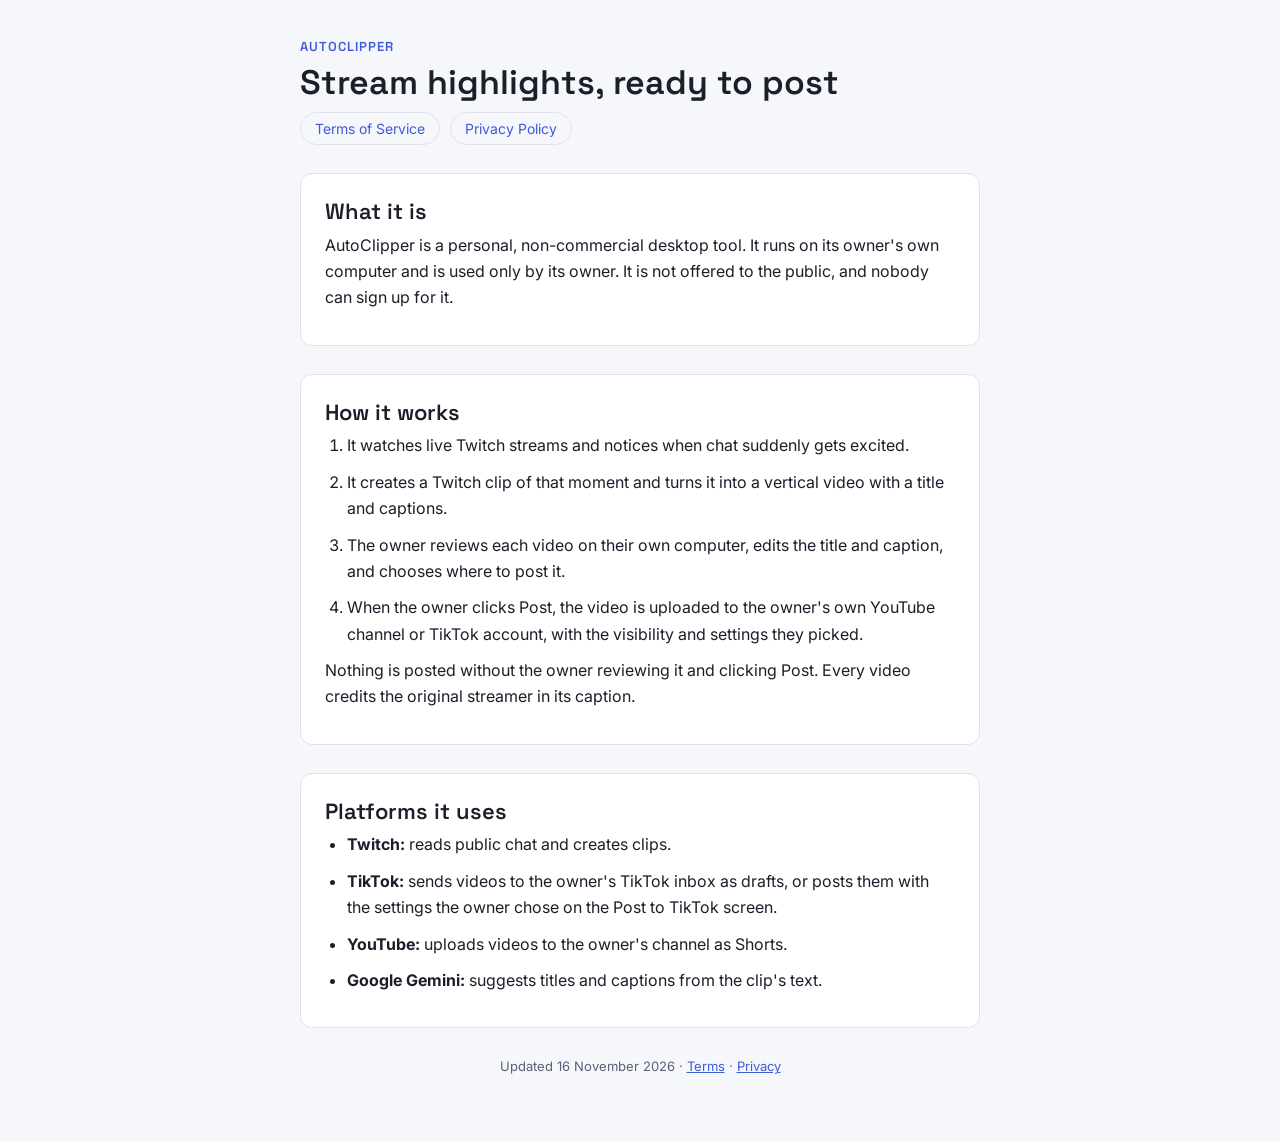
==== index.html @ 9f3b4f42 "AutoClipper site: home, Terms of Service, Privacy Policy Co-Authored-By: Claude Opus 5.5 <noreply@an" ====
<!doctype html>
<html lang="en">
<head>
<meta charset="utf-8">
<meta name="viewport" content="width=device-width, initial-scale=1">
<title>AutoClipper</title>
<meta name="description" content="AutoClipper is a personal desktop tool that turns Twitch stream highlights into short vertical videos and lets its owner review and post them to their own YouTube and TikTok accounts.">
<link rel="stylesheet" href="https://fonts.googleapis.com/css2?family=Inter:wght@400;600&family=Space+Grotesk:wght@600&display=swap">
<link rel="stylesheet" href="style.css">
</head>
<body>
<main>
  <header>
    <span class="app">AutoClipper</span>
    <h1>Stream highlights, ready to post</h1>
    <nav><a href="terms.html">Terms of Service</a><a href="privacy.html">Privacy Policy</a></nav>
  </header>

  <section>
    <h2>What it is</h2>
    <p>AutoClipper is a personal, non-commercial desktop tool. It runs on its owner's own computer and is used only by its owner. It is not offered to the public, and nobody can sign up for it.</p>
  </section>

  <section>
    <h2>How it works</h2>
    <ol>
      <li>It watches live Twitch streams and notices when chat suddenly gets excited.</li>
      <li>It creates a Twitch clip of that moment and turns it into a vertical video with a title and captions.</li>
      <li>The owner reviews each video on their own computer, edits the title and caption, and chooses where to post it.</li>
      <li>When the owner clicks Post, the video is uploaded to the owner's own YouTube channel or TikTok account, with the visibility and settings they picked.</li>
    </ol>
    <p>Nothing is posted without the owner reviewing it and clicking Post. Every video credits the original streamer in its caption.</p>
  </section>

  <section>
    <h2>Platforms it uses</h2>
    <ul>
      <li><b>Twitch:</b> reads public chat and creates clips.</li>
      <li><b>TikTok:</b> sends videos to the owner's TikTok inbox as drafts, or posts them with the settings the owner chose on the Post to TikTok screen.</li>
      <li><b>YouTube:</b> uploads videos to the owner's channel as Shorts.</li>
      <li><b>Google Gemini:</b> suggests titles and captions from the clip's text.</li>
    </ul>
  </section>

  <footer>Updated 16 November 2026 · <a href="terms.html">Terms</a> · <a href="privacy.html">Privacy</a></footer>
</main>
</body>
</html>
---- style.css ----
/* AutoClipper site: one readable column, light and dark */
:root {
  --bg: #f6f7fb; --surface: #ffffff; --fg: #1b1f2a; --muted: #5b6275; --line: #dfe2ec; --accent: #3d5bd9;
  --display: "Space Grotesk", "Segoe UI", system-ui, sans-serif;
  --body: "Inter", "Segoe UI", system-ui, sans-serif;
  color-scheme: light;
}
@media (prefers-color-scheme: dark) {
  :root { --bg: #0f1115; --surface: #171a21; --fg: #e8e9ee; --muted: #9aa0ad; --line: #2a2f3a; --accent: #8ea6ff; color-scheme: dark; }
}
* { box-sizing: border-box; }
body { margin: 0; background: var(--bg); color: var(--fg); font: 16px/1.65 var(--body);
  padding: 40px max(16px, env(safe-area-inset-right, 0px)) 64px max(16px, env(safe-area-inset-left, 0px)); }
main { max-width: 68ch; margin: 0 auto; display: flex; flex-direction: column; gap: 28px; }
header { display: flex; flex-direction: column; gap: 10px; }
.app { font: 600 13px/1 var(--display); letter-spacing: .08em; text-transform: uppercase; color: var(--accent); text-decoration: none; }
h1 { font: 600 34px/1.15 var(--display); margin: 0; text-wrap: balance; }
h2 { font: 600 22px/1.25 var(--display); margin: 0 0 6px; }
h3 { font: 600 16px/1.3 var(--body); margin: 18px 0 4px; }
p, li { margin: 0 0 10px; }
ul, ol { padding-left: 22px; margin: 0 0 10px; }
.meta { color: var(--muted); font-size: 14px; }
nav { display: flex; gap: 10px; flex-wrap: wrap; }
nav a { color: var(--accent); text-decoration: none; border: 1px solid var(--line); border-radius: 999px; padding: 4px 14px; font-size: 14px; }
nav a:hover, nav a:focus-visible { border-color: var(--accent); outline: none; }
section { background: var(--surface); border: 1px solid var(--line); border-radius: 12px; padding: 24px; }
a { color: var(--accent); }
footer { color: var(--muted); font-size: 13px; text-align: center; }
@media (max-width: 480px) { h1 { font-size: 28px; } section { padding: 18px; } }
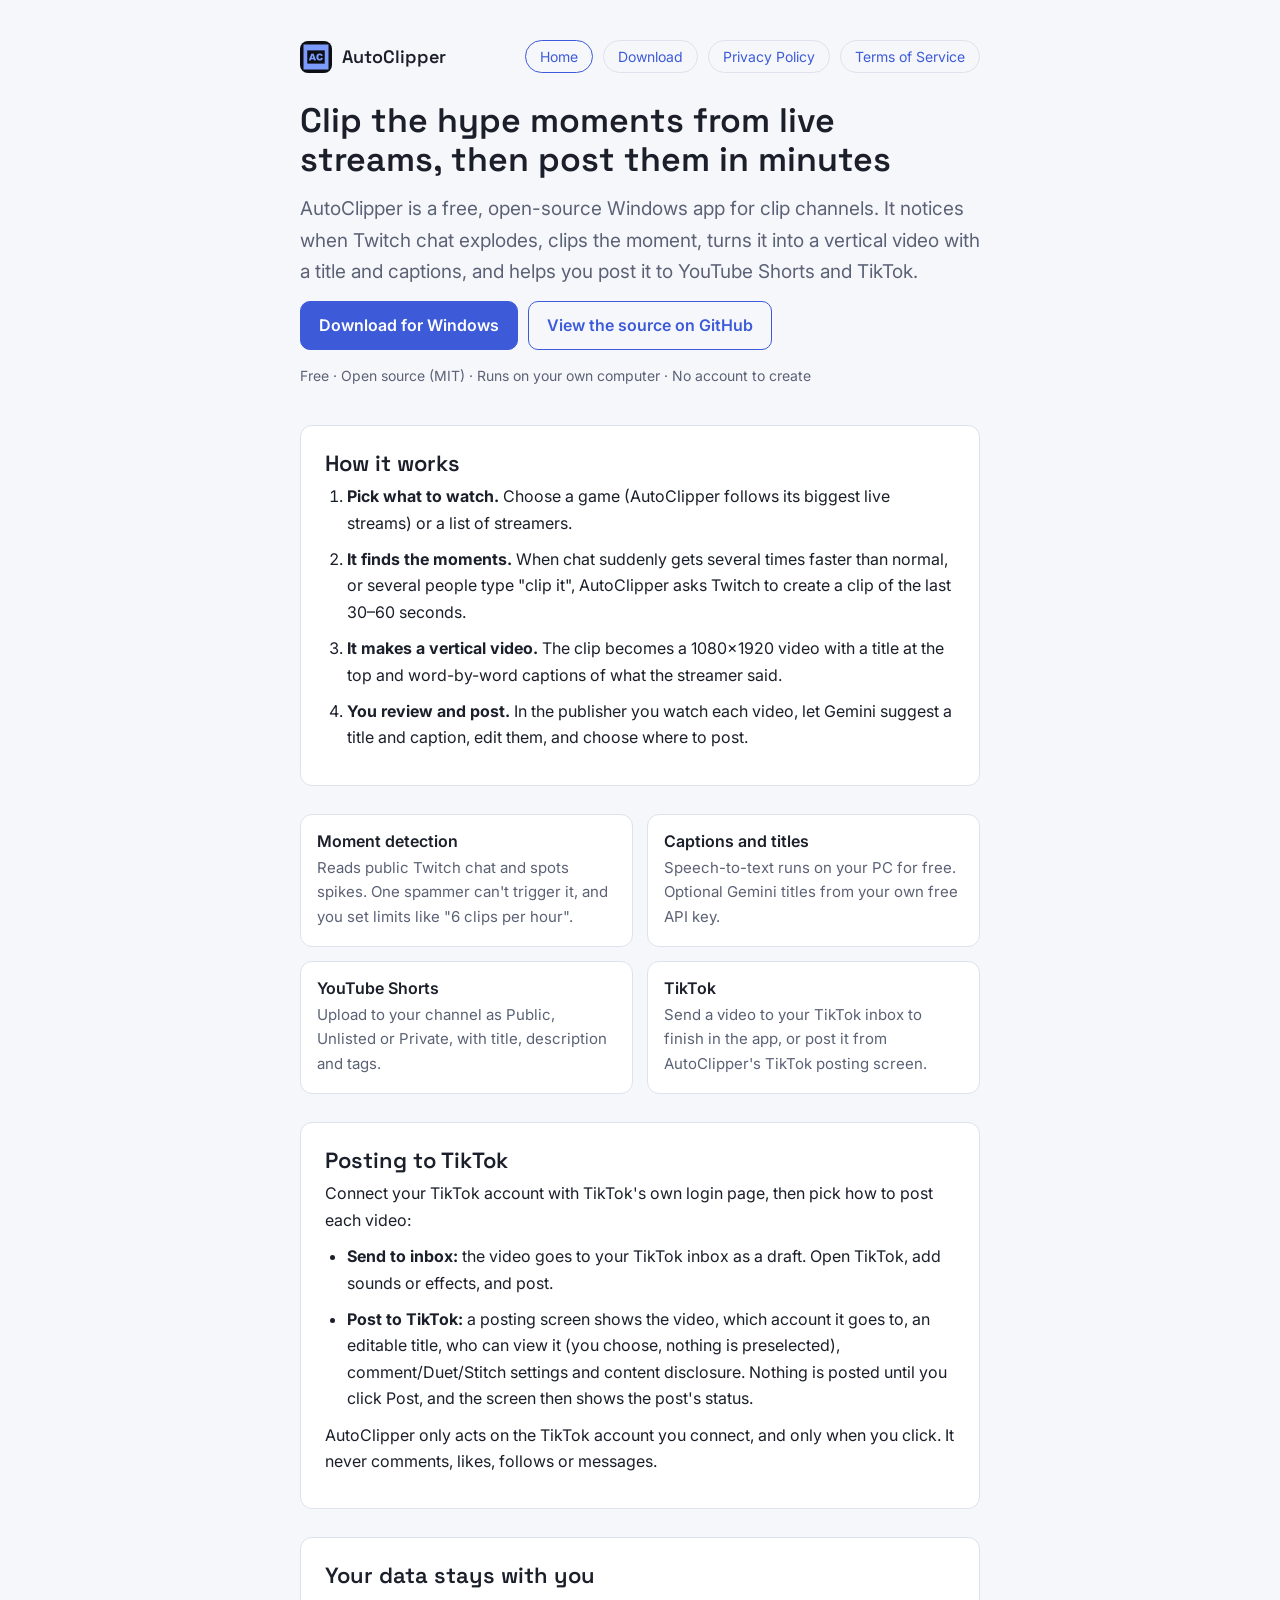
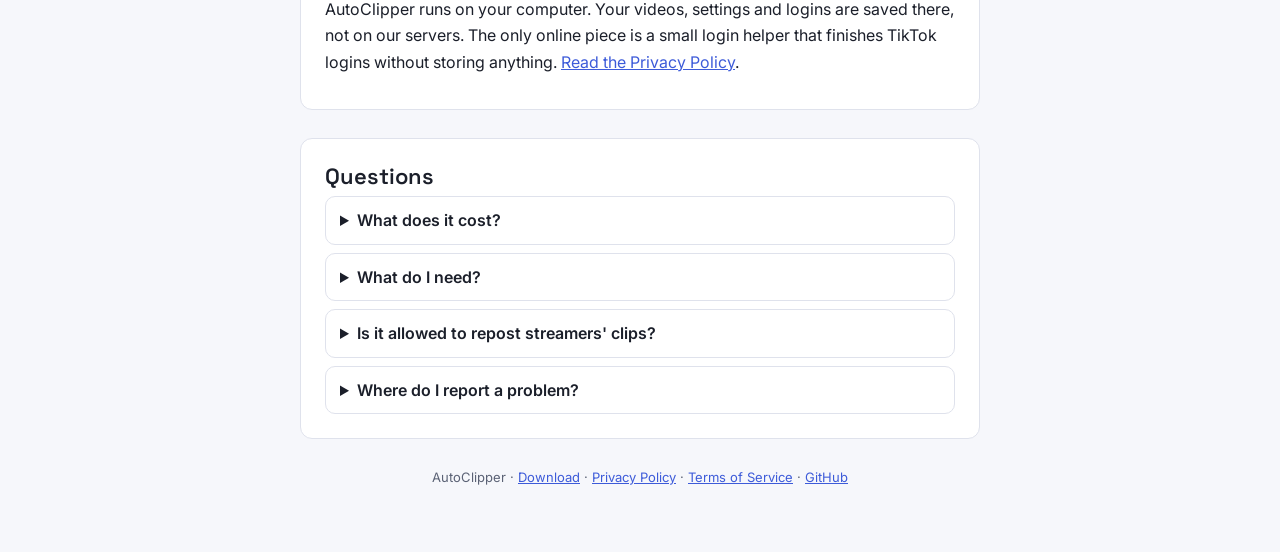
==== commit 8f75b933: "Product site for the public AutoClipper app: home, download, privacy, terms Co-Authored-By: Claude O" ====
--- a/index.html
+++ b/index.html
@@ -4,45 +4,65 @@
 <meta charset="utf-8">
 <meta name="viewport" content="width=device-width, initial-scale=1">
 <title>AutoClipper</title>
-<meta name="description" content="AutoClipper is a personal desktop tool that turns Twitch stream highlights into short vertical videos and lets its owner review and post them to their own YouTube and TikTok accounts.">
+<meta name="description" content="AutoClipper is a free, open-source Windows app that clips hype moments from live Twitch streams and helps you review and post them to YouTube Shorts and TikTok.">
+<link rel="icon" href="app-icon.png">
 <link rel="stylesheet" href="https://fonts.googleapis.com/css2?family=Inter:wght@400;600&family=Space+Grotesk:wght@600&display=swap">
 <link rel="stylesheet" href="style.css">
 </head>
 <body>
+<div class="topnav">
+  <a class="brand" href="./"><img src="app-icon.png" alt="">AutoClipper</a>
+  <nav><a href="./" class="on">Home</a><a href="download.html">Download</a><a href="privacy.html">Privacy Policy</a><a href="terms.html">Terms of Service</a></nav>
+</div>
 <main>
-  <header>
-    <span class="app">AutoClipper</span>
-    <h1>Stream highlights, ready to post</h1>
-    <nav><a href="terms.html">Terms of Service</a><a href="privacy.html">Privacy Policy</a></nav>
+  <header class="hero">
+    <h1>Clip the hype moments from live streams, then post them in minutes</h1>
+    <p class="lead">AutoClipper is a free, open-source Windows app for clip channels. It notices when Twitch chat explodes, clips the moment, turns it into a vertical video with a title and captions, and helps you post it to YouTube Shorts and TikTok.</p>
+    <div class="cta"><a class="btn primary" href="download.html">Download for Windows</a><a class="btn ghost" href="https://github.com/AathifZahir/autoclipper">View the source on GitHub</a></div>
+    <p class="meta">Free · Open source (MIT) · Runs on your own computer · No account to create</p>
   </header>
-
-  <section>
-    <h2>What it is</h2>
-    <p>AutoClipper is a personal, non-commercial desktop tool. It runs on its owner's own computer and is used only by its owner. It is not offered to the public, and nobody can sign up for it.</p>
-  </section>
 
   <section>
     <h2>How it works</h2>
     <ol>
-      <li>It watches live Twitch streams and notices when chat suddenly gets excited.</li>
-      <li>It creates a Twitch clip of that moment and turns it into a vertical video with a title and captions.</li>
-      <li>The owner reviews each video on their own computer, edits the title and caption, and chooses where to post it.</li>
-      <li>When the owner clicks Post, the video is uploaded to the owner's own YouTube channel or TikTok account, with the visibility and settings they picked.</li>
+      <li><b>Pick what to watch.</b> Choose a game (AutoClipper follows its biggest live streams) or a list of streamers.</li>
+      <li><b>It finds the moments.</b> When chat suddenly gets several times faster than normal, or several people type "clip it", AutoClipper asks Twitch to create a clip of the last 30–60 seconds.</li>
+      <li><b>It makes a vertical video.</b> The clip becomes a 1080×1920 video with a title at the top and word-by-word captions of what the streamer said.</li>
+      <li><b>You review and post.</b> In the publisher you watch each video, let Gemini suggest a title and caption, edit them, and choose where to post.</li>
     </ol>
-    <p>Nothing is posted without the owner reviewing it and clicking Post. Every video credits the original streamer in its caption.</p>
+  </section>
+
+  <div class="features">
+    <div class="feature"><h3>Moment detection</h3><p>Reads public Twitch chat and spots spikes. One spammer can't trigger it, and you set limits like "6 clips per hour".</p></div>
+    <div class="feature"><h3>Captions and titles</h3><p>Speech-to-text runs on your PC for free. Optional Gemini titles from your own free API key.</p></div>
+    <div class="feature"><h3>YouTube Shorts</h3><p>Upload to your channel as Public, Unlisted or Private, with title, description and tags.</p></div>
+    <div class="feature"><h3>TikTok</h3><p>Send a video to your TikTok inbox to finish in the app, or post it from AutoClipper's TikTok posting screen.</p></div>
+  </div>
+
+  <section>
+    <h2>Posting to TikTok</h2>
+    <p>Connect your TikTok account with TikTok's own login page, then pick how to post each video:</p>
+    <ul>
+      <li><b>Send to inbox:</b> the video goes to your TikTok inbox as a draft. Open TikTok, add sounds or effects, and post.</li>
+      <li><b>Post to TikTok:</b> a posting screen shows the video, which account it goes to, an editable title, who can view it (you choose, nothing is preselected), comment/Duet/Stitch settings and content disclosure. Nothing is posted until you click Post, and the screen then shows the post's status.</li>
+    </ul>
+    <p>AutoClipper only acts on the TikTok account you connect, and only when you click. It never comments, likes, follows or messages.</p>
   </section>
 
   <section>
-    <h2>Platforms it uses</h2>
-    <ul>
-      <li><b>Twitch:</b> reads public chat and creates clips.</li>
-      <li><b>TikTok:</b> sends videos to the owner's TikTok inbox as drafts, or posts them with the settings the owner chose on the Post to TikTok screen.</li>
-      <li><b>YouTube:</b> uploads videos to the owner's channel as Shorts.</li>
-      <li><b>Google Gemini:</b> suggests titles and captions from the clip's text.</li>
-    </ul>
+    <h2>Your data stays with you</h2>
+    <p>AutoClipper runs on your computer. Your videos, settings and logins are saved there, not on our servers. The only online piece is a small login helper that finishes TikTok logins without storing anything. <a href="privacy.html">Read the Privacy Policy</a>.</p>
   </section>
 
-  <footer>Updated 16 November 2026 · <a href="terms.html">Terms</a> · <a href="privacy.html">Privacy</a></footer>
+  <section>
+    <h2>Questions</h2>
+    <details><summary>What does it cost?</summary><p>Nothing. AutoClipper is free and open source. Gemini titles use your own free Google AI Studio key.</p></details>
+    <details><summary>What do I need?</summary><p>Windows 10 or 11, Python 3.11 or newer, and a Twitch account. YouTube and TikTok are optional.</p></details>
+    <details><summary>Is it allowed to repost streamers' clips?</summary><p>Clip only streamers who are OK with it. Many run official clipping programs. Every caption credits the streamer, and you're responsible for what you post.</p></details>
+    <details><summary>Where do I report a problem?</summary><p>Open an issue on <a href="https://github.com/AathifZahir/autoclipper/issues">GitHub</a>.</p></details>
+  </section>
+
+  <footer>AutoClipper · <a href="download.html">Download</a> · <a href="privacy.html">Privacy Policy</a> · <a href="terms.html">Terms of Service</a> · <a href="https://github.com/AathifZahir/autoclipper">GitHub</a></footer>
 </main>
 </body>
 </html>
--- a/style.css
+++ b/style.css
@@ -27,3 +27,23 @@
 a { color: var(--accent); }
 footer { color: var(--muted); font-size: 13px; text-align: center; }
 @media (max-width: 480px) { h1 { font-size: 28px; } section { padding: 18px; } }
+
+/* product pages */
+.topnav { display: flex; justify-content: space-between; align-items: center; gap: 12px; flex-wrap: wrap; max-width: 68ch; margin: 0 auto 28px; }
+.topnav .brand { display: flex; align-items: center; gap: 10px; font: 600 18px/1 var(--display); color: var(--fg); text-decoration: none; }
+.topnav .brand img { width: 32px; height: 32px; border-radius: 8px; }
+.topnav nav a.on { border-color: var(--accent); }
+.hero { display: flex; flex-direction: column; gap: 14px; }
+.hero p.lead { font-size: 19px; color: var(--muted); margin: 0; }
+.cta { display: flex; gap: 10px; flex-wrap: wrap; }
+.btn { display: inline-block; padding: 10px 18px; border-radius: 10px; font-weight: 600; text-decoration: none; border: 1px solid var(--accent); }
+.btn.primary { background: var(--accent); color: var(--surface); }
+.btn.ghost { color: var(--accent); }
+.features { display: grid; grid-template-columns: repeat(auto-fit, minmax(220px, 1fr)); gap: 14px; }
+.feature { background: var(--surface); border: 1px solid var(--line); border-radius: 12px; padding: 16px; }
+.feature h3 { margin-top: 0; }
+.feature p { color: var(--muted); margin: 0; font-size: 15px; }
+code { background: var(--line); padding: 1px 6px; border-radius: 5px; font-size: 14px; }
+details { background: var(--surface); border: 1px solid var(--line); border-radius: 10px; padding: 10px 14px; }
+details + details { margin-top: 8px; }
+summary { cursor: pointer; font-weight: 600; }
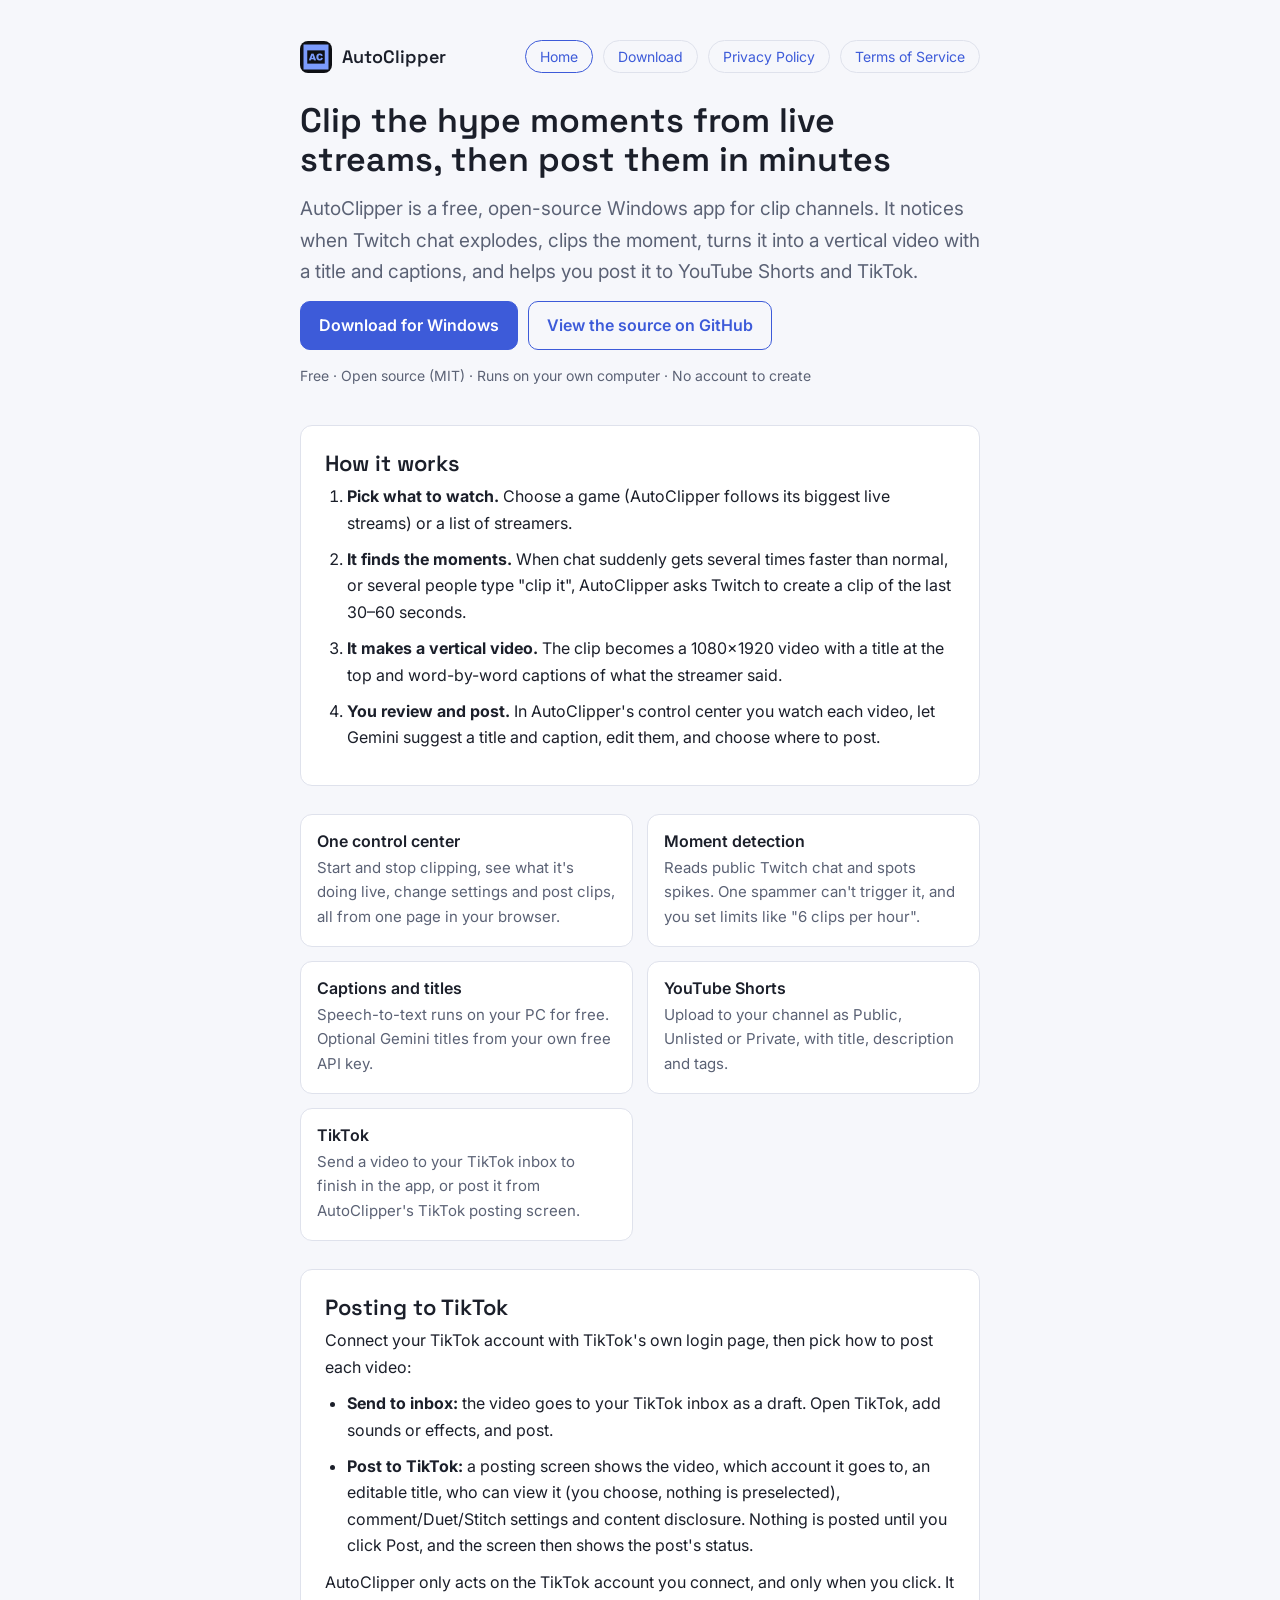
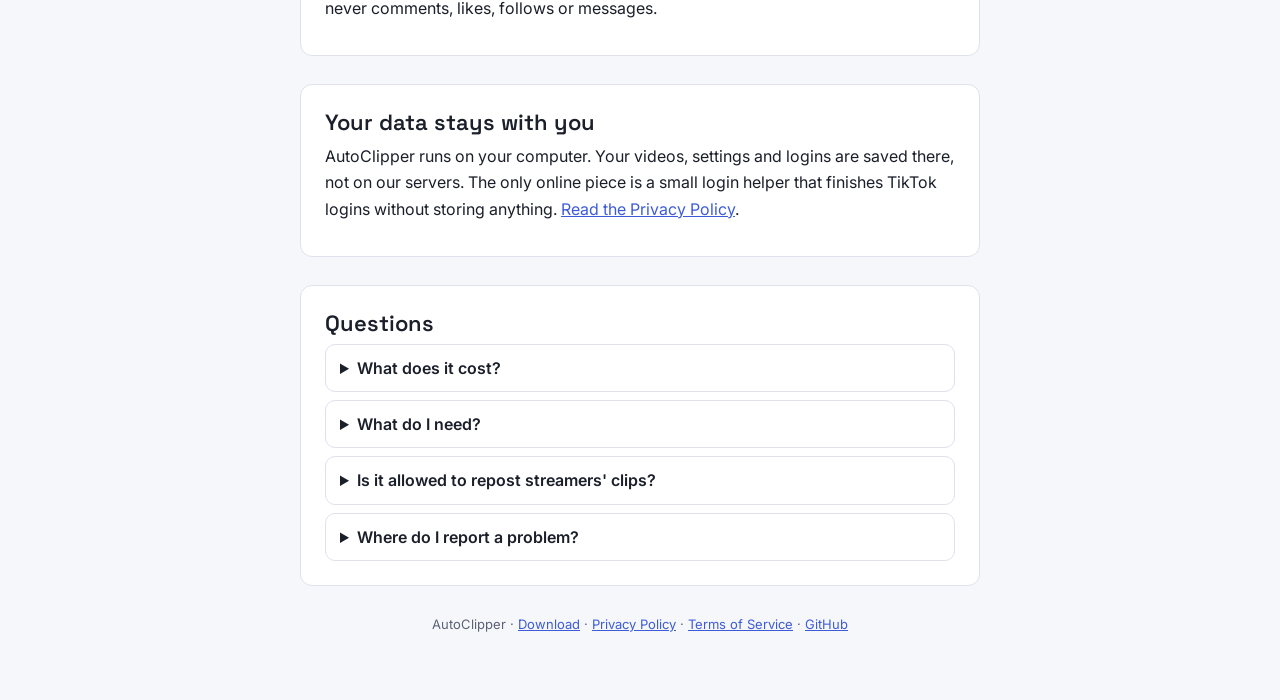
==== commit 753a8555: "Site: AutoClipper 1.1 control center Co-Authored-By: Claude Opus 5.5 <noreply@anthropic.com>" ====
--- a/index.html
+++ b/index.html
@@ -28,11 +28,12 @@
       <li><b>Pick what to watch.</b> Choose a game (AutoClipper follows its biggest live streams) or a list of streamers.</li>
       <li><b>It finds the moments.</b> When chat suddenly gets several times faster than normal, or several people type "clip it", AutoClipper asks Twitch to create a clip of the last 30–60 seconds.</li>
       <li><b>It makes a vertical video.</b> The clip becomes a 1080×1920 video with a title at the top and word-by-word captions of what the streamer said.</li>
-      <li><b>You review and post.</b> In the publisher you watch each video, let Gemini suggest a title and caption, edit them, and choose where to post.</li>
+      <li><b>You review and post.</b> In AutoClipper's control center you watch each video, let Gemini suggest a title and caption, edit them, and choose where to post.</li>
     </ol>
   </section>
 
   <div class="features">
+    <div class="feature"><h3>One control center</h3><p>Start and stop clipping, see what it's doing live, change settings and post clips, all from one page in your browser.</p></div>
     <div class="feature"><h3>Moment detection</h3><p>Reads public Twitch chat and spots spikes. One spammer can't trigger it, and you set limits like "6 clips per hour".</p></div>
     <div class="feature"><h3>Captions and titles</h3><p>Speech-to-text runs on your PC for free. Optional Gemini titles from your own free API key.</p></div>
     <div class="feature"><h3>YouTube Shorts</h3><p>Upload to your channel as Public, Unlisted or Private, with title, description and tags.</p></div>
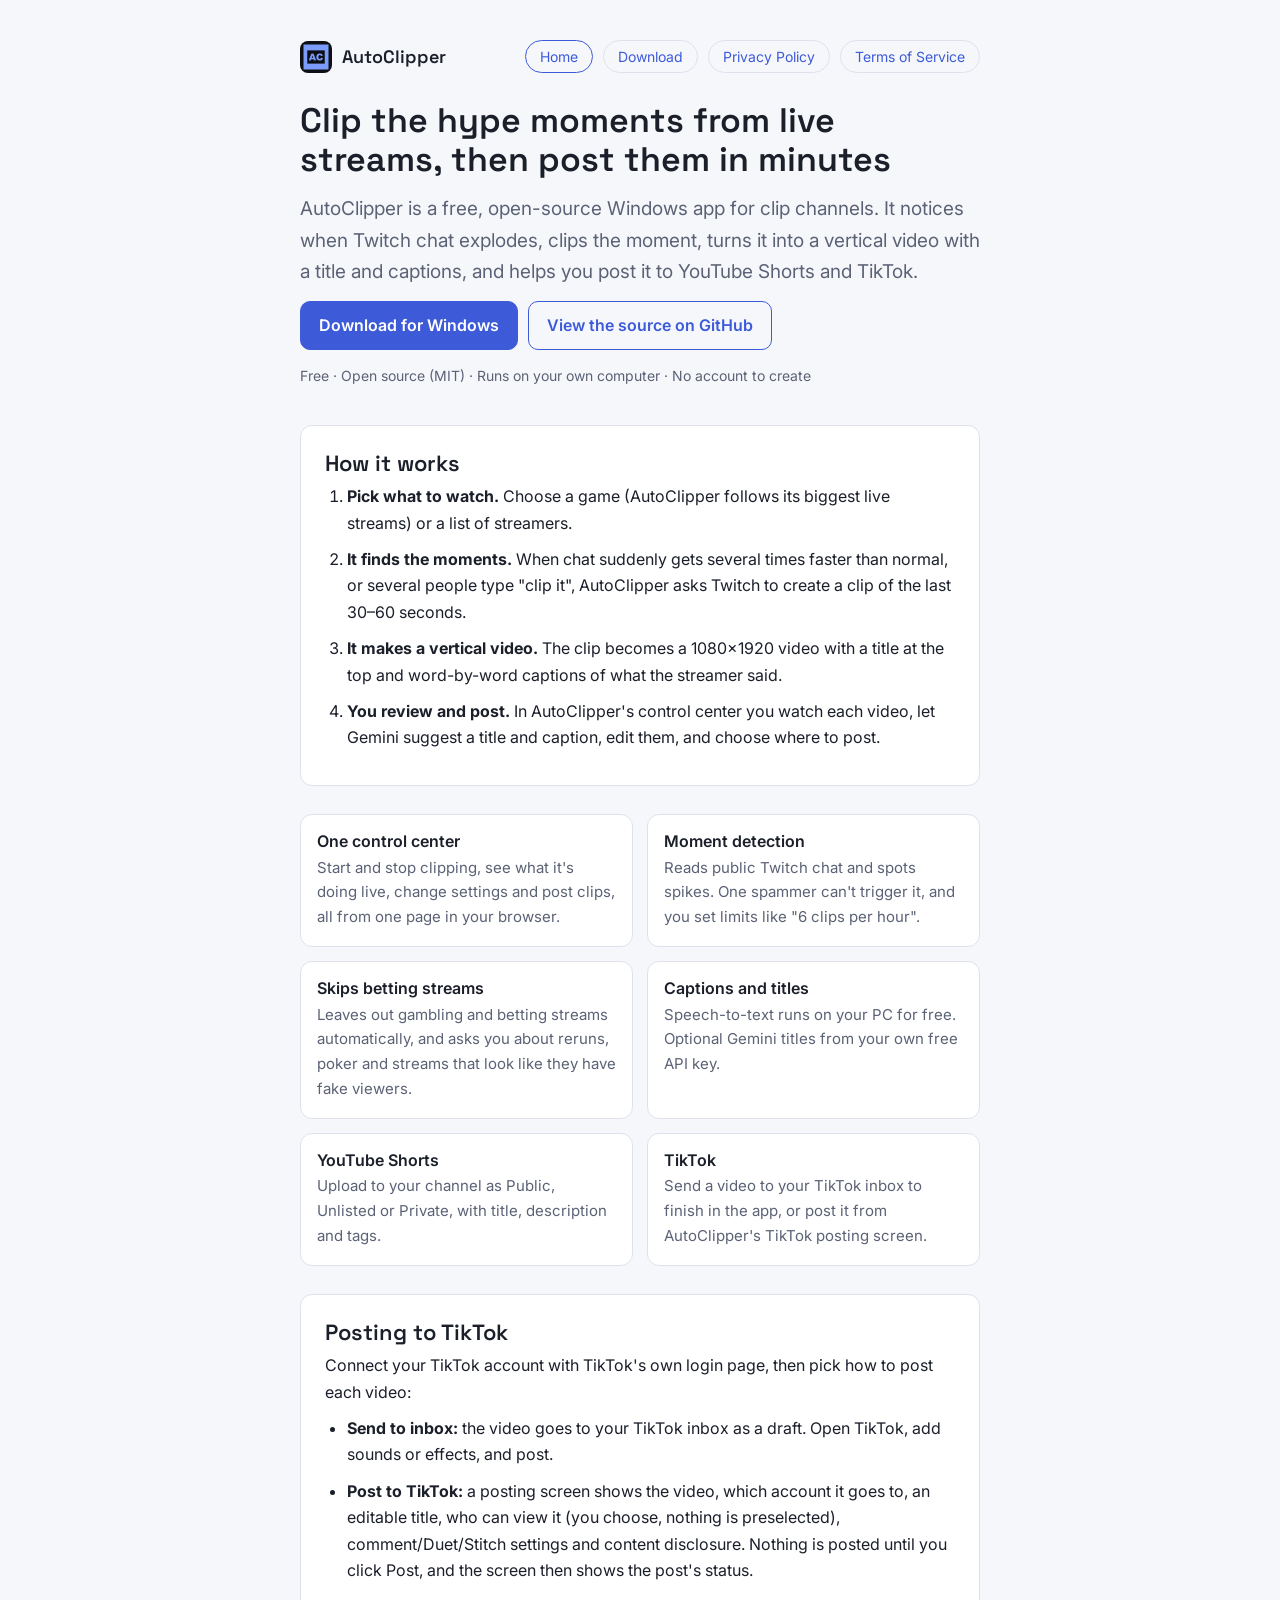
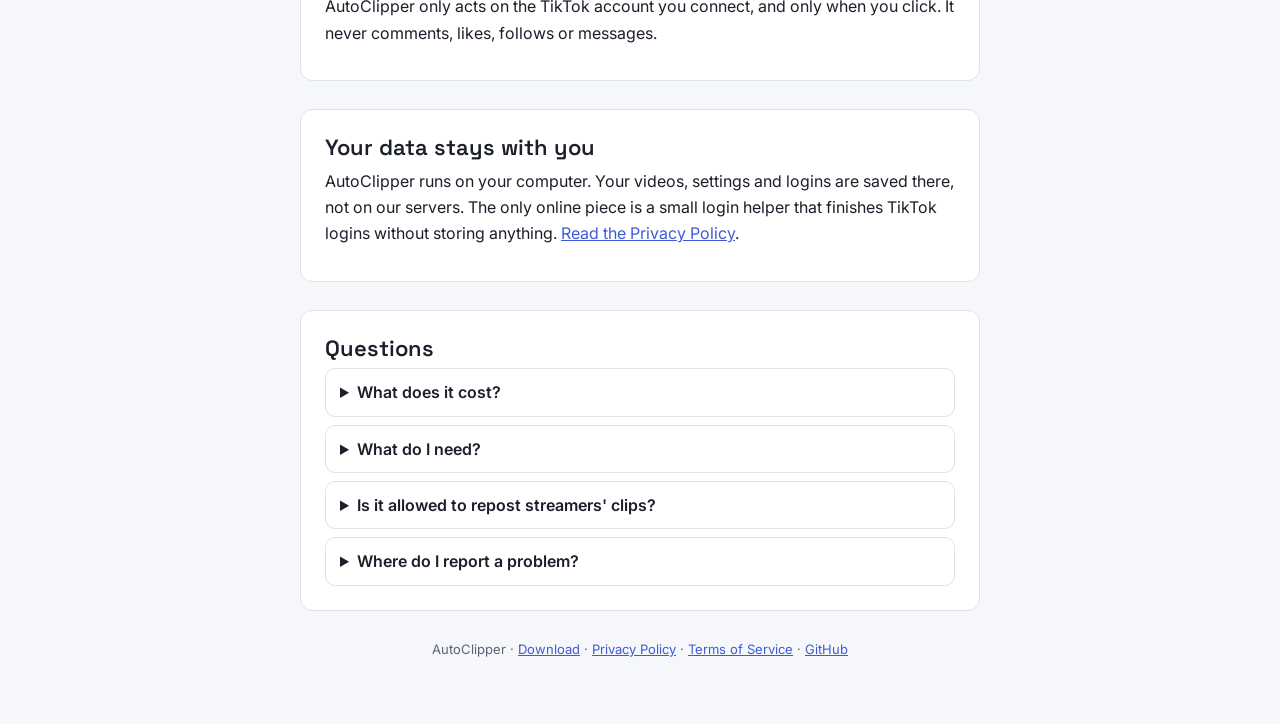
==== commit b209504a: "Site: AutoClipper 1.2 (stream checks) Co-Authored-By: Claude Opus 5.5 <noreply@anthropic.com>" ====
--- a/index.html
+++ b/index.html
@@ -35,6 +35,7 @@
   <div class="features">
     <div class="feature"><h3>One control center</h3><p>Start and stop clipping, see what it's doing live, change settings and post clips, all from one page in your browser.</p></div>
     <div class="feature"><h3>Moment detection</h3><p>Reads public Twitch chat and spots spikes. One spammer can't trigger it, and you set limits like "6 clips per hour".</p></div>
+    <div class="feature"><h3>Skips betting streams</h3><p>Leaves out gambling and betting streams automatically, and asks you about reruns, poker and streams that look like they have fake viewers.</p></div>
     <div class="feature"><h3>Captions and titles</h3><p>Speech-to-text runs on your PC for free. Optional Gemini titles from your own free API key.</p></div>
     <div class="feature"><h3>YouTube Shorts</h3><p>Upload to your channel as Public, Unlisted or Private, with title, description and tags.</p></div>
     <div class="feature"><h3>TikTok</h3><p>Send a video to your TikTok inbox to finish in the app, or post it from AutoClipper's TikTok posting screen.</p></div>
